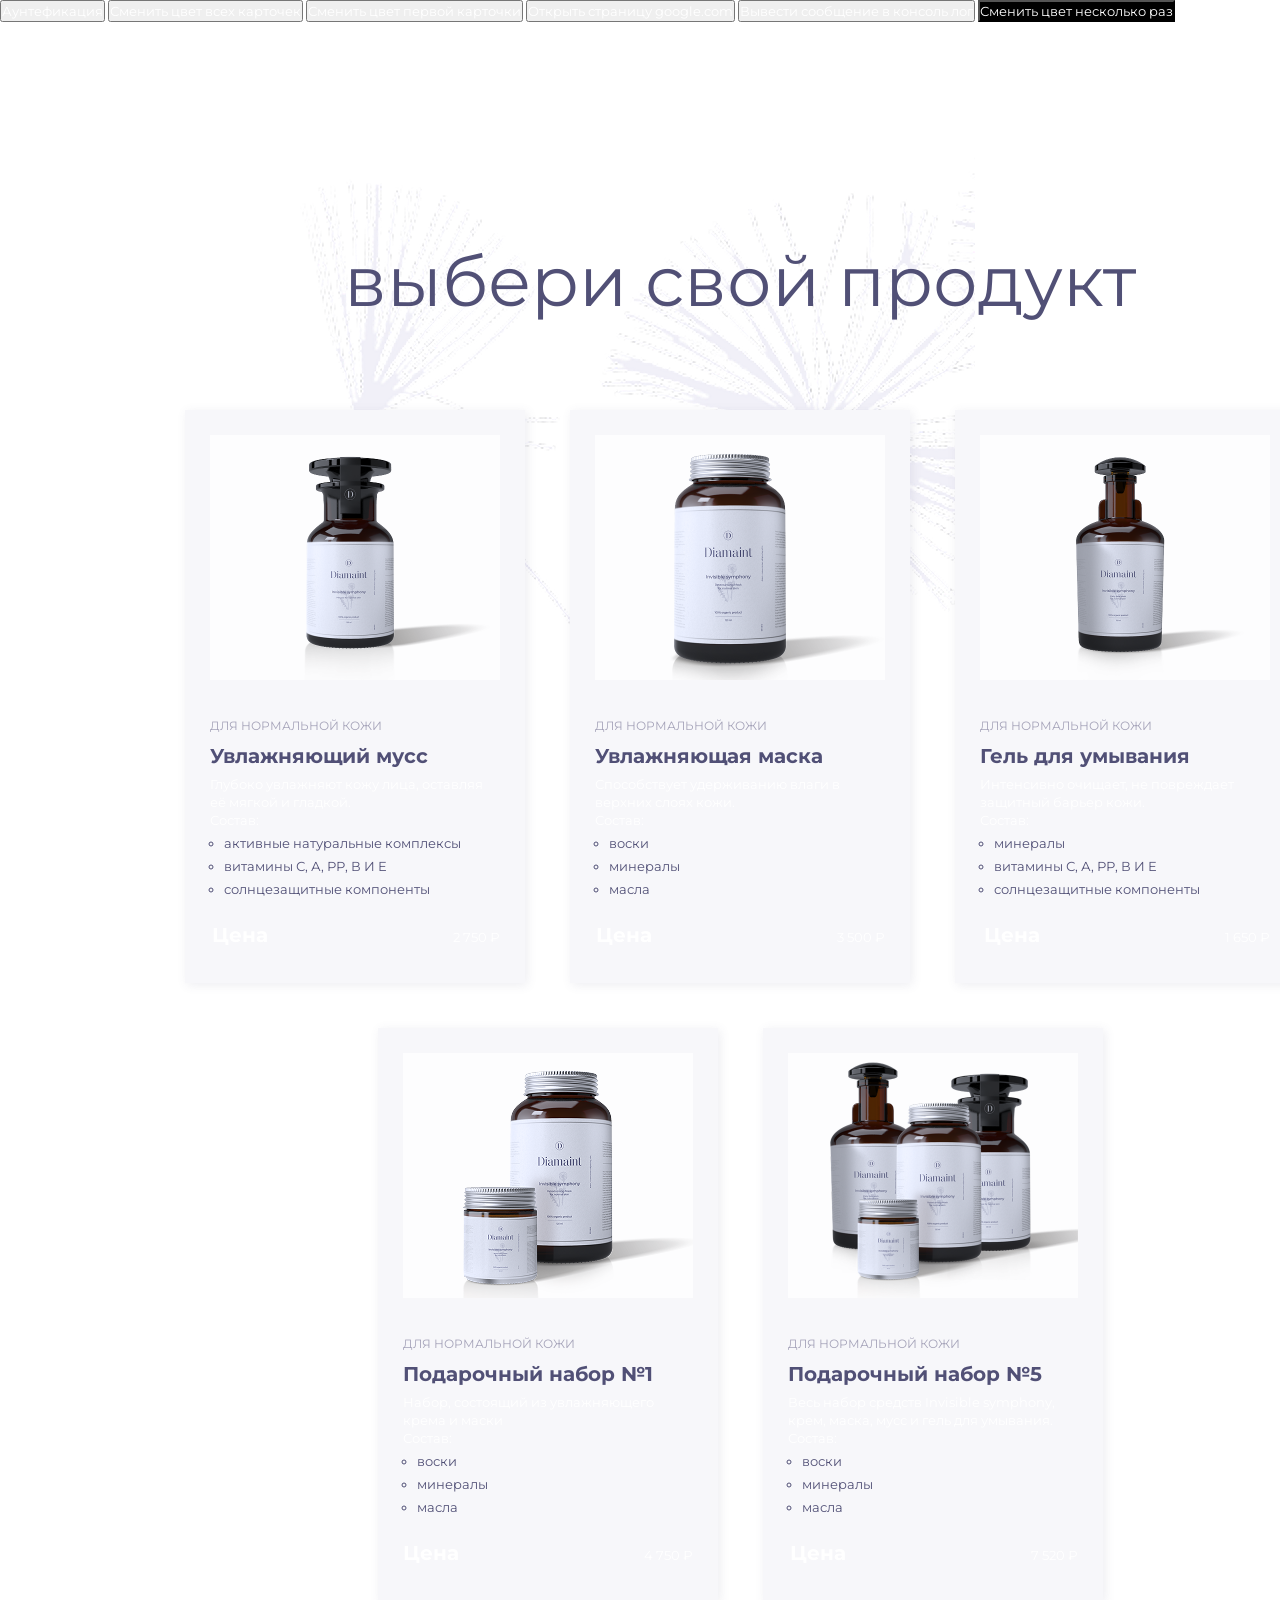
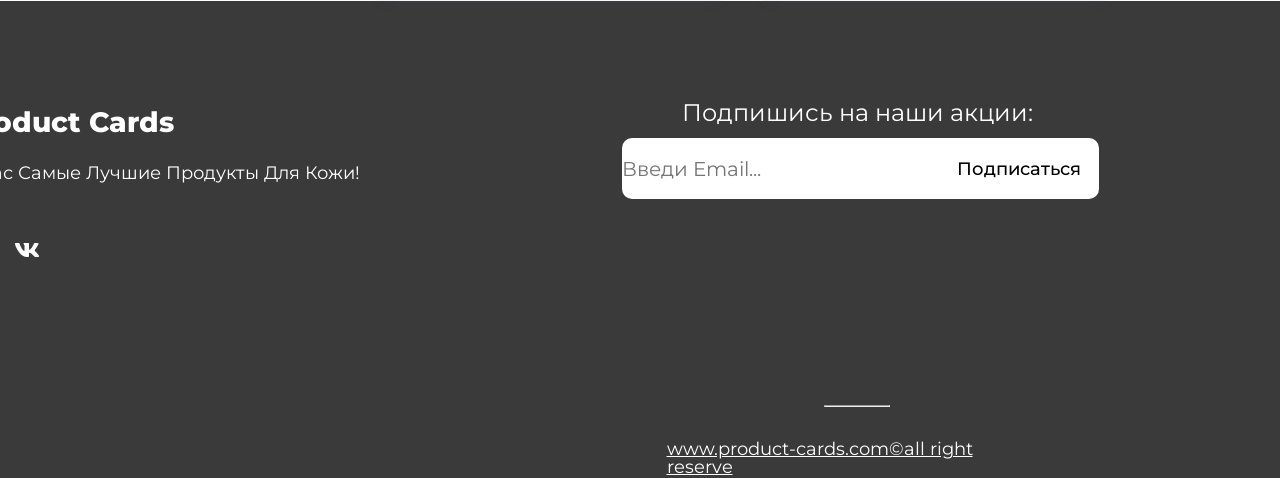
==== index.html @ 28317189 "fixed" ====
<!DOCTYPE html>
<html lang="en">
<head>
  <meta charset="UTF-8">
  <meta name="viewport" content="width=device-width, initial-scale=1.0">
  <title>produrct card</title>
  <link rel="stylesheet" href="style.css">
  <link rel="preconnect" href="https://fonts.googleapis.com">
  <link rel="preconnect" href="https://fonts.gstatic.com" crossorigin>
  <link href="https://fonts.googleapis.com/css2?family=Montserrat:ital,wght@0,100..900;1,100..900&display=swap" rel="stylesheet">
</head>
<body>
  <script type="module" src="comments.js"></script>
  <div id="overlay"></div>
  <button id="penalties">Аунтефикация</button>
  <div class="modal">
    <form class="modal-form" id="modal-form">
      <button class="close-button">x</button>
      <p></p>
      <h3 class="h3">регистрация</h3>
      <label>
        <input placeholder="напиши свое имя..." name='name' class="name-input" required> имя
      </label>
      <label>
        <input placeholder="напиши фамилию..." name='surname' class="surname-input" required> фамилия
      </label>
      <label>
        <input class="date-input" name='data' type="date" required> дата
      </label>
      <label>
        <input placeholder="напиши логин..." name='login' class="login-input" required> логин
      </label>
      <label>
        <input placeholder="напиши пароль..." name='password' class="password-input" type="password" required> пароль
      </label>
      <label>
        <input placeholder="повторный пароль..." name='password2' class="password2-input" type="password" required> повторный пароль
      </label>
      <button class="registr-button" type="submit">регистрация</button>
    </form>
  </div>
  <button id="change-color-all-cards">Сменить цвет всех карточек</button>
  <button id="change-color-card">Сменить цвет первой карточки</button>
  <button id="open-google">Открыть страницу google.com</button>
  <button id="output-message-log">Вывести сообщение в консоль лог</button>
  <button id="toggle-color-button" class="bg-black">Сменить цвет несколько раз</button>
  <div class="shared-container">
    <div class="background-container"></div>
    <h1 class="main-title">выбери свой продукт</h1>
    <ul class="product-list">
      <li class="card-container">
         <img src="images/moist-mousse.png" alt="Увлажняющий мусс" width="290" height="245">
          <span class="product-category">для нормальной кожи</span>
          <h2 class="product-name">Увлажняющий мусс</h2>
          <p class="product-description"> Глубоко увлажняют кожу лица, оставляя её мягкой и гладкой.</p>
          <span>Состав:</span>
          <ul class="product-compaund">
            <li class="product-compaund-item">активные натуральные комплексы</li>
            <li class="product-compaund-item"> витамины С, А, РР, В И Е</li>
            <li class="product-compaund-item">солнцезащитные компоненты</li>
          </ul>
          <div class="product-price-conteiner">
            <span class="product-price-label">Цена</span>
            <span class="product-price">2 750 &#8381</span>
          </div>
      </li>
      <li class="card-container">
          <img src="images/moisturizing-mask.png" alt="Увлажняющая маска" width="290" height="245">
          <span class="product-category">для нормальной кожи</span>
          <h2 class="product-name">Увлажняющая маска</h2>
          <p class="product-description">Способствует удерживанию влаги в верхних слоях кожи.</p>
          <span>Состав:</span>
          <ul class="product-compaund">
            <li class="product-compaund-item">воски</li>
            <li class="product-compaund-item">минералы</li>
            <li class="product-compaund-item">масла</li>
          </ul>
          <div class="product-price-conteiner">
            <span class="product-price-label">Цена</span>
            <span class="product-price">3 500 &#8381</span>
          </div>
      </li>
      <li class="card-container">
          <img src="images/washing-gel.png" alt="Гель для умывания" width="290" height="245">
          <span class="product-category">для нормальной кожи</span>
          <h2 class="product-name">Гель для умывания</h2>
          <p class="product-description">Интенсивно очищает, не повреждает защитный барьер кожи.</p>
          <span>Состав:</span>
          <ul class="product-compaund">
            <li class="product-compaund-item">минералы</li>
            <li class="product-compaund-item"> витамины С, А, РР, В И Е</li>
            <li class="product-compaund-item">солнцезащитные компоненты</li>
          </ul>
          <div class="product-price-conteiner">
            <span class="product-price-label">Цена</span>
            <span class="product-price">1 650 &#8381</span>
          </div>
      </li>
      <li class="card-container">
          <img src="images/gift-set-1.png" alt="Подарочный набор №1" width="290" height="245">
          <span class="product-category">для нормальной кожи</span>
          <h2 class="product-name">Подарочный набор №1</h2>
          <p class="product-description">Набор, состоящий из увлажняющего крема и маски</p>
          <span>Состав:</span>
          <ul class="product-compaund">
            <li class="product-compaund-item">воски</li>
            <li class="product-compaund-item">минералы</li>
            <li class="product-compaund-item">масла</li>
          </ul>
          <div class="product-price-conteiner">
            <span class="product-price-label">Цена</span>
            <span class="product-price">4 750 &#8381</span>
          </div>
      </li>
      <li class="card-container">
          <img src="images/gift-set-5.png" alt="gift-set" width="290" height="245">
          <span class="product-category">для нормальной кожи</span>
          <h2 class="product-name">Подарочный набор №5</h2>
          <p class="product-description">Весь набор средств Invisible symphony, крем, маска, мусс и гель для умывания.</p>
          <span>Состав:</span>
          <ul class="product-compaund">
            <li class="product-compaund-item">воски</li>
            <li class="product-compaund-item">минералы</li>
            <li class="product-compaund-item">масла</li>
          </ul>
          <div class="product-price-conteiner">
            <span class="product-price-label">Цена</span>
            <span class="product-price">7 520 &#8381</span>
          </div>
      </li>
    </ul>
    <div>
    <div class="container-footer"> 
      <footer>
          <ul class="container-product-footer">
            <li>
              <div class="container-title">
                <h3 class="footer-title">Product Cards</h1>
                <p class="hero-title">У нас самые лучшие продукты для кожи!</p>
                <div class="icon-container">
                  <a class="icon-tg" href=""><img src="./images/icon-tg.png" alt="Написать в Telegram"></a>
                  <a class="icon-vk" href=""><img src="./images/icon-vk.png" alt="Написать в Vkontakt"></a>
                </div>
              </div>
            </li>
            <li>
              <div class="nav">
                <span class="name">Подпишись на наши акции:</span>
                <form class="subscription-product" id="email-form">
                  <input class="email-input" placeholder="Введи Email..." type="email" name="userEmail" required>
                  <button class="subscription-button" type="submit">Подписаться</button>
                </form>
                <span class="border-left"></span>
                <hr class="hr-line">
                <a class="product-link" href="www.product-cards.com">www.product-cards.com©all right reserve</a>
              </div>
            </li>
            <li>
              <nav class="container-links">
                <span class="link-title">Быстрые ссылки</span>
                <p class="fast-link" href="">Главная</a>
                <p class="fast-link" href="">Магазин</a>
                <p class="fast-link" href="">Контакты</a>
              </nav>
            </li>
          </ul>
      </footer>
    </div>
  </div>
  <script src="main.js"></script>
  <script type="module" src="homework-8.js"></script>
  <script type="module" src="homework-9.js"></script>
  <script type="module" src="objects.js"></script>
  <script src="/homework-5.js"></script>
  <script src="/homework-6.js"></script>
  <script src="/homework-7.js"></script>
  <script src="homework-5.js"></script>
</body>
</html>


<ul id="product-list"></ul>

<template id="product-template">
    <li class="card-container">
      <img class="product-img" alt="img" width="290" height="245">
      <span class="product-category"></span>
      <h3 class="product-name"></h3>
      <p class="product-description"></p>
      <span>Состав:</span>
      <ul class="product-compound"></ul>
      <div class="product-price-container">
        <span class="product-price-label">Цена</span>
        <span class="product-price">&#8381</span>
      </div>
    </li>
</template>
---- style.css ----
* {
  box-sizing: border-box;
  margin: 0px; 
  padding: 0px;
  font-family: 'Montserrat', Arial, Helvetica;
  font-size: 13px;
  line-height: 18px;
  color: #515076;
  font-weight: 400;
}

.card-container {
  width: 340px;
  height: 573px;
  padding: 25px;
  background-color: #F7F7FA;
  box-shadow: 2px 2px 10px 0px rgba(81, 80, 118, 0.1);
}

.product-category {
  font-size: 12px;
  line-height: 24px;
  text-transform: uppercase;
  color: #A5A3B9;
  margin-top: 30px;
  margin-bottom: 5px;
  display: block;
}

.product-name {
  font-weight: 700;
  font-size: 20px;
  line-height: 27px;
  margin-bottom: 5px;
}

.product-descripton {
  margin-bottom: 15px;
}

.product-compaund {
  margin-bottom: 25px;
  margin-top: 3px;
}

.product-compaund-item {
  margin-top: 5px;
  margin-left: 14px;
}

.product-price-label {
  font-weight: 700;
  font-size: 20px;
  line-height: 24px;
}

.product-price-conteiner {
  display: flex;
  align-items: baseline;
  justify-content: flex-end;
  gap: 185px;
}

.main-title {
  text-align: center;
  font-weight: 400;
  font-size: 70px;
  line-height: 78px;
  width: 846px;
  height: 78px;
  margin-bottom: 90px;
  margin-top: 220px;
  left: 217px;
}

.product-list {
  position: relative;
  display: flex;
  justify-content: center;
  flex-wrap: wrap;
  list-style: none;
  margin: auto;
  gap: 45px;
}

.shared-container {
  background-size: 790px 697px;
  background-position: 175px 133px;
  background-repeat: no-repeat;
  width: 1480px;
  height: 1396px;
  position:relative;
  display: flex;
  justify-content: center;
  flex-wrap: wrap;
  list-style: none;
  margin: auto;
}

.background-container {
  background-image: url('images/bg-flowers.png');
  width: 790px;
  height: 697px;
  position: absolute; 
  margin-left: -320px; 
  z-index: -1;
}

.bg-black {
  background-color: black ;
}

.bg-green {
  background-color: aquamarine;
}

/* добавил стили для footer */

  h3,p,a,span,button{
    color: rgba(255, 255, 255, 1);

  }

  .container-footer{
    background-color: rgba(58, 58, 58, 1);
    width: 1728px;
    height: 477px;
    padding-top: 15px;
  }

  .container-product-footer{
    margin-right: 75px;
    margin-left: 84px;
    margin-top: 85px;
    display: flex;
    flex-wrap: wrap;
    list-style: none;
    justify-content: space-between;
  }

  .container-title{
    width: 409px;
    height: 147px;
  }

  .nav{
    width: 477px;
    height: 103px;
  }

  .container-links{
    width: 178px;
    height: 147px;
  }

  .product-link{
    margin-top: 195px;
  }

  .footer-title{
    margin-bottom: 51.5px;
    margin-bottom: 16px;
    font-weight: 800;
    font-size: 28px;
    line-height: 154%;
    letter-spacing: 0%;
    text-transform: capitalize;
  }

  .hero-title{
    font-weight: 400;
    font-size: 18px;
    line-height: 154%;
    letter-spacing: 0%;
    text-transform: capitalize;
  }

  .name{
    display: block;
    margin-left: 60px;
    margin-bottom: 13px;
    font-weight: 400;
    font-size: 24px;
    line-height: 100%;
    letter-spacing: 0%;
  }

  .subscription-button{
    font-weight: 500;
    font-style: Medium;
    font-size: 18px;
    line-height: 100%;
    letter-spacing: 0%;
  }

  .product-link{
    margin-left: 45px;
    width: 376px;
    display:block;
    margin-top: 33px;
    font-weight: 400;
    font-size: 18px;
    line-height: 100%;
    letter-spacing: 0%;

  }

  .link-title{
    font-weight: 500;
    font-style: Medium;
    font-size: 20px;
    line-height: 100%;
    letter-spacing: 0%;
    margin-bottom: 23px;
    display: block;
  }

  .fast-link{
    font-weight: 400;
    font-size: 18px;
    line-height: 100%;
    letter-spacing: 0%;
    display: block;
    margin-bottom: 17px;

  }


  .icon-vk{
    margin-left: 30.5px;
  }
  .subscription-product{
    display: flex;
    background-color: rgba(58, 58, 58, 1);
    height: 61px;
  }

  .icon-container{
    display: block;
    margin-top: 51.5px;
  }

  .subscription-button{
    border-top-right-radius: 10px;
    border-bottom-right-radius: 10px;
    color: rgba(0, 0, 0, 1);
    width: 160px;
  }

  .email-input{
    border-top-left-radius: 10px;
    border-bottom-left-radius: 10px;
    width: 317px;
  }


  .subscription-button, 
  .email-input{
    border: none;
    border-right: none;
    background: rgba(255, 255, 255, 1);
  } 

  .hr-line{
    margin-top: 206px;
    margin-left: 202px;
    width: 66px;
  }

  #overlay {
    position: fixed;
    width: 100%;
    height: 100%;
    background-color: rgb(0, 0, 0, 0.0);
    display: block;
    z-index: -1;
  }

  #overlay.active {
    background-color: rgba(0, 0, 0, 0.5);
    z-index: 1;
  }

  .modal {
    background-color: black;
    position: fixed;
    top: 20%;
    left: -400%;
    width: 25%;
    height: 60%;
    z-index: 3;
    display: flex;
    flex-wrap: wrap;
    justify-content: center;
  }

  .modal.showed{
    left:40% !important
  }

.modal-button {
  margin-top: 30px;
  border-radius: 15px;
  color: black;
  border: none;
}


.modal-form {
  display: flex;
  flex-direction: column;
}
.modal-login-text {
  margin-top: 15px;
  display: block;
}


.modal-password-text {
  padding-top: 15px;
  display: block;
}
/*стили для регистрации*/
.form-container {
  width: 500px;
  height: 700px;
  display: flex;
  flex-wrap: wrap;
  justify-content: center;
  background-color:rgb(38, 13, 49);
  flex-direction: column;
  font-size: 25px;
  margin: 10px;
}

label{
  margin: 20px;
  font-size: 25px;
}

input{
  font-size: 20px;
}

.registr-button {
  color: black;
  margin-top: 100px;
}

.h3{
  font-size: 30px;
}

.close-button{
  top: 0px;
  right: 0px;
  width: 30px;
  height: 30px;
}
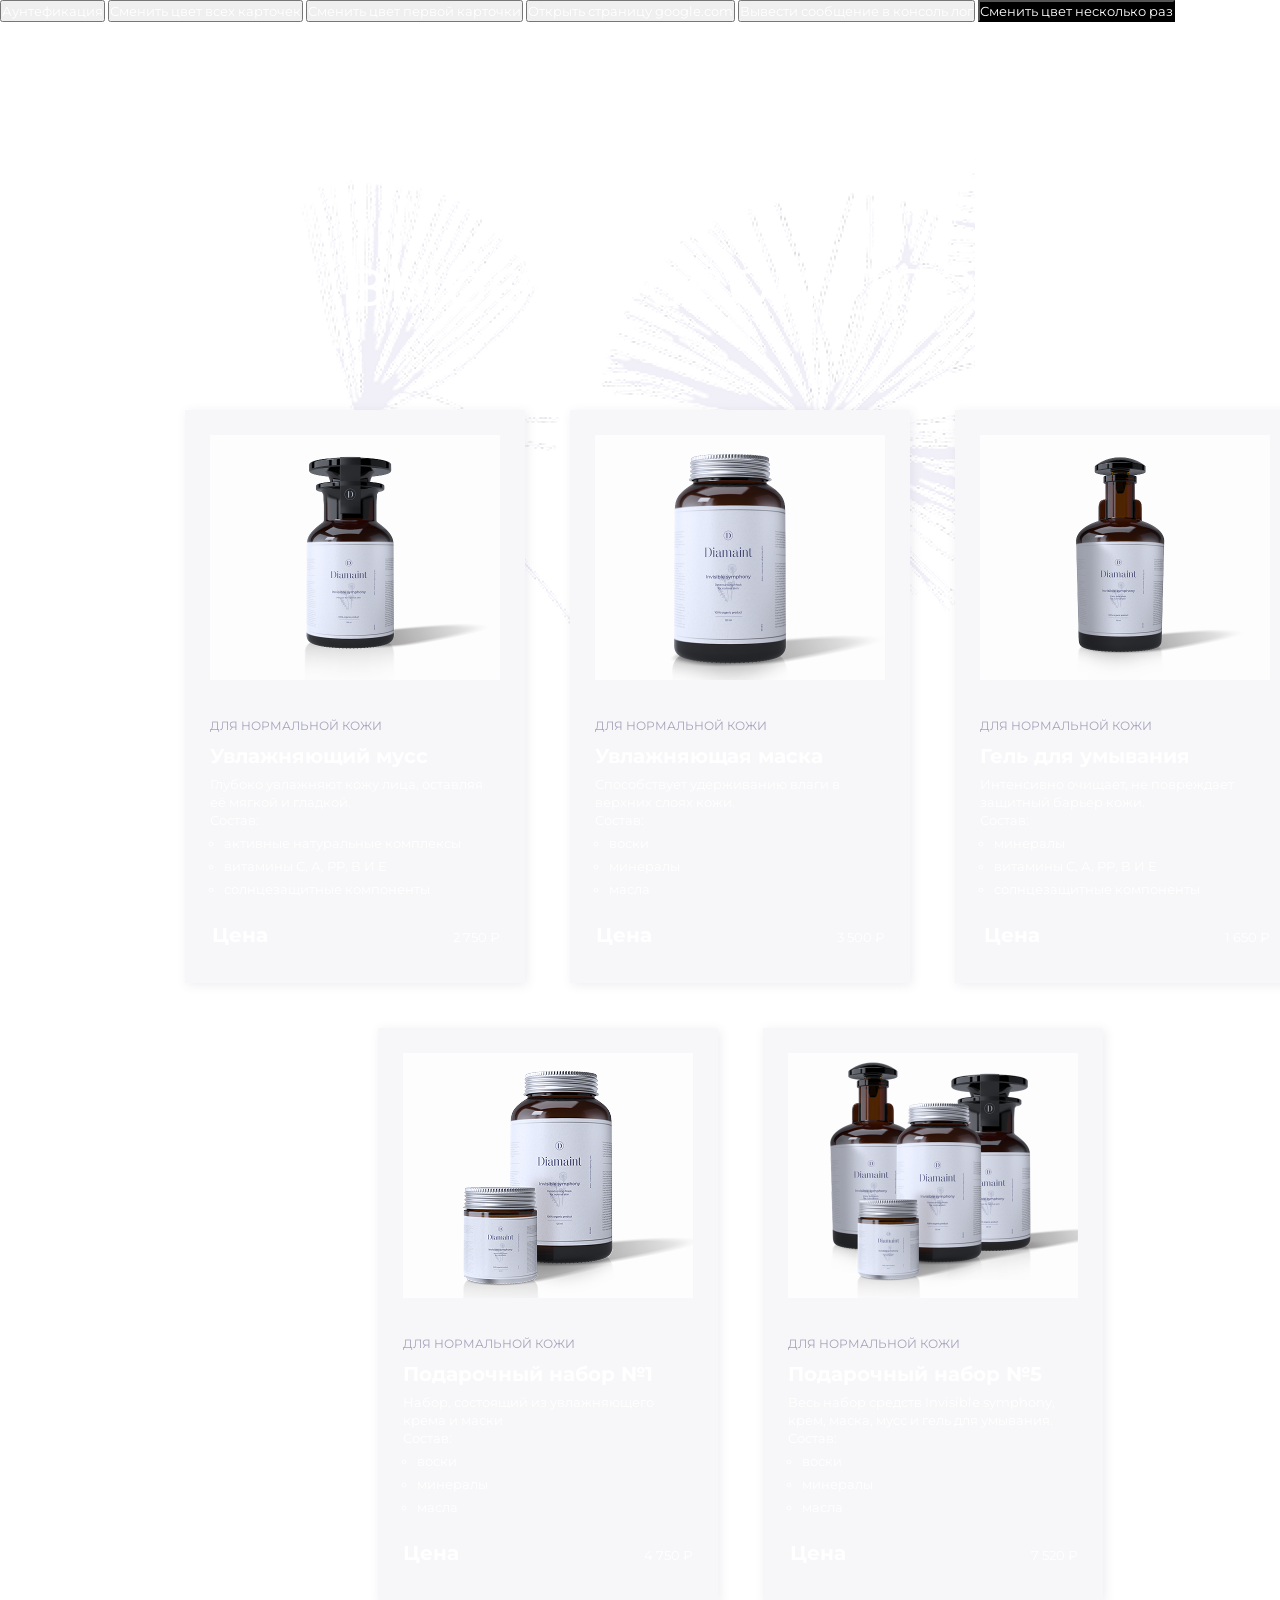
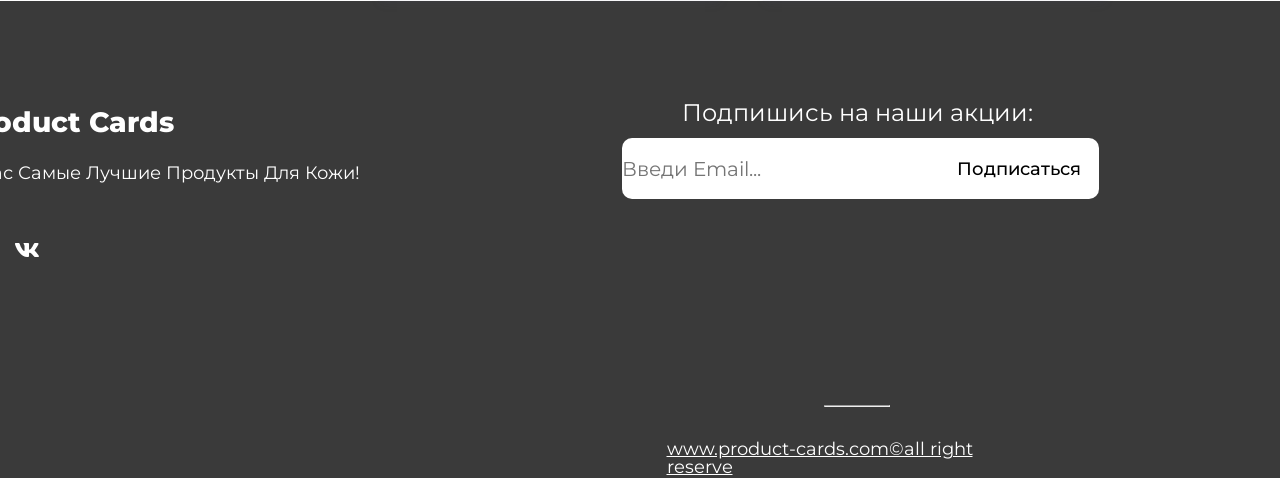
==== commit 46b39dcf: "fix formatting and mistakes" ====
--- a/index.html
+++ b/index.html
@@ -31,10 +31,10 @@
         <input placeholder="напиши логин..." name='login' class="login-input" required> логин
       </label>
       <label>
-        <input placeholder="напиши пароль..." name='password' class="password-input" type="password" required> пароль
+        <input placeholder="напиши пароль..." name='password' class="password" type="password" required> пароль
       </label>
       <label>
-        <input placeholder="повторный пароль..." name='password2' class="password2-input" type="password" required> повторный пароль
+        <input placeholder="повторный пароль..." name='confirmPassword' class="confirmPassword" type="password" required> повторный пароль
       </label>
       <button class="registr-button" type="submit">регистрация</button>
     </form>
@@ -138,8 +138,8 @@
                 <h3 class="footer-title">Product Cards</h1>
                 <p class="hero-title">У нас самые лучшие продукты для кожи!</p>
                 <div class="icon-container">
-                  <a class="icon-tg" href=""><img src="./images/icon-tg.png" alt="Написать в Telegram"></a>
-                  <a class="icon-vk" href=""><img src="./images/icon-vk.png" alt="Написать в Vkontakt"></a>
+                  <a class="icon-tg" href=""><img src="./images/icon.tg.svg" alt="Написать в Telegram"></a>
+                  <a class="icon-vk" href=""><img src="./images/icon-vk.svg" alt="Написать в Vkontakt"></a>
                 </div>
               </div>
             </li>
--- a/style.css
+++ b/style.css
@@ -7,6 +7,7 @@
   line-height: 18px;
   color: #515076;
   font-weight: 400;
+  color: rgba(255, 255, 255, 1);
 }
 
 .card-container {
@@ -116,10 +117,6 @@
 
 /* добавил стили для footer */
 
-  h3,p,a,span,button{
-    color: rgba(255, 255, 255, 1);
-
-  }
 
   .container-footer{
     background-color: rgba(58, 58, 58, 1);
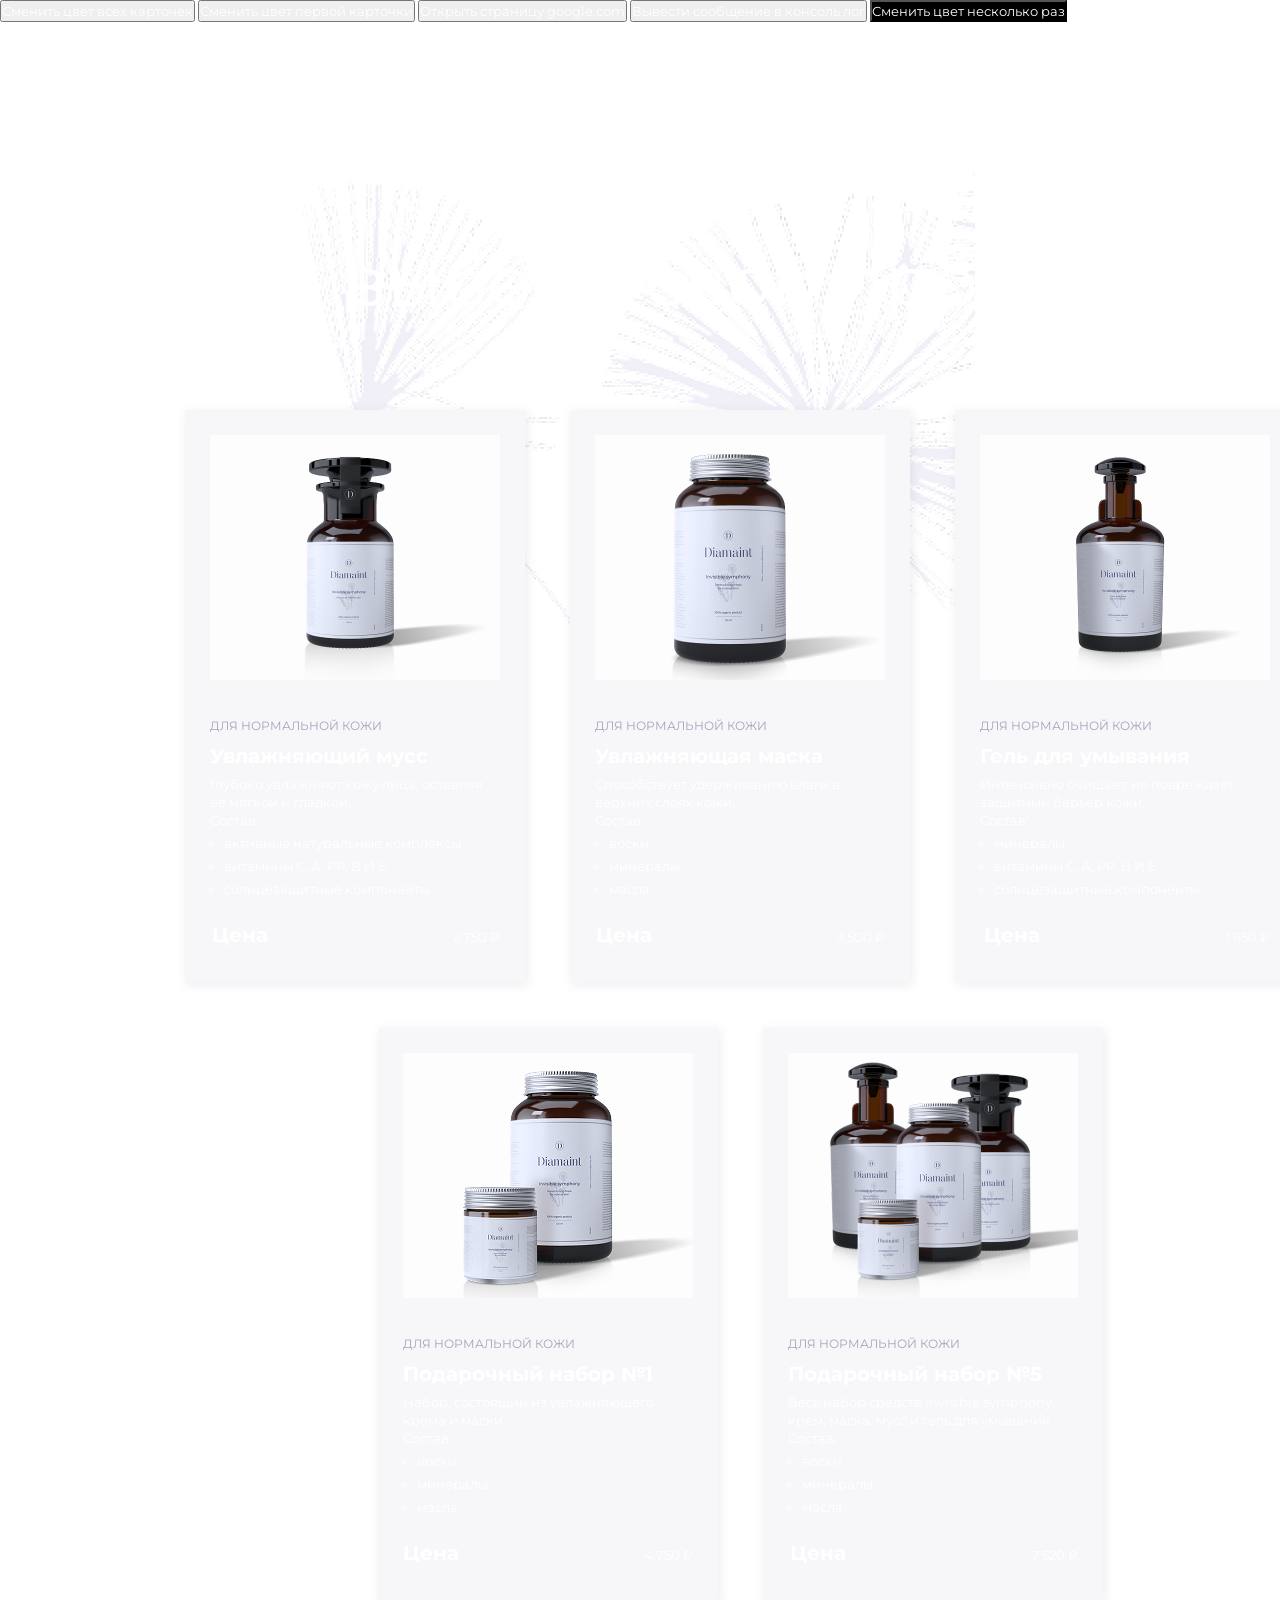
==== commit a7619cde: "Merge pull request #12 from IbragimAbduragimov/homework-11 (homework 11): created abstract classes" ====
--- a/index.html
+++ b/index.html
@@ -11,34 +11,6 @@
 </head>
 <body>
   <script type="module" src="comments.js"></script>
-  <div id="overlay"></div>
-  <button id="penalties">Аунтефикация</button>
-  <div class="modal">
-    <form class="modal-form" id="modal-form">
-      <button class="close-button">x</button>
-      <p></p>
-      <h3 class="h3">регистрация</h3>
-      <label>
-        <input placeholder="напиши свое имя..." name='name' class="name-input" required> имя
-      </label>
-      <label>
-        <input placeholder="напиши фамилию..." name='surname' class="surname-input" required> фамилия
-      </label>
-      <label>
-        <input class="date-input" name='data' type="date" required> дата
-      </label>
-      <label>
-        <input placeholder="напиши логин..." name='login' class="login-input" required> логин
-      </label>
-      <label>
-        <input placeholder="напиши пароль..." name='password' class="password" type="password" required> пароль
-      </label>
-      <label>
-        <input placeholder="повторный пароль..." name='confirmPassword' class="confirmPassword" type="password" required> повторный пароль
-      </label>
-      <button class="registr-button" type="submit">регистрация</button>
-    </form>
-  </div>
   <button id="change-color-all-cards">Сменить цвет всех карточек</button>
   <button id="change-color-card">Сменить цвет первой карточки</button>
   <button id="open-google">Открыть страницу google.com</button>
@@ -129,47 +101,10 @@
           </div>
       </li>
     </ul>
-    <div>
-    <div class="container-footer"> 
-      <footer>
-          <ul class="container-product-footer">
-            <li>
-              <div class="container-title">
-                <h3 class="footer-title">Product Cards</h1>
-                <p class="hero-title">У нас самые лучшие продукты для кожи!</p>
-                <div class="icon-container">
-                  <a class="icon-tg" href=""><img src="./images/icon.tg.svg" alt="Написать в Telegram"></a>
-                  <a class="icon-vk" href=""><img src="./images/icon-vk.svg" alt="Написать в Vkontakt"></a>
-                </div>
-              </div>
-            </li>
-            <li>
-              <div class="nav">
-                <span class="name">Подпишись на наши акции:</span>
-                <form class="subscription-product" id="email-form">
-                  <input class="email-input" placeholder="Введи Email..." type="email" name="userEmail" required>
-                  <button class="subscription-button" type="submit">Подписаться</button>
-                </form>
-                <span class="border-left"></span>
-                <hr class="hr-line">
-                <a class="product-link" href="www.product-cards.com">www.product-cards.com©all right reserve</a>
-              </div>
-            </li>
-            <li>
-              <nav class="container-links">
-                <span class="link-title">Быстрые ссылки</span>
-                <p class="fast-link" href="">Главная</a>
-                <p class="fast-link" href="">Магазин</a>
-                <p class="fast-link" href="">Контакты</a>
-              </nav>
-            </li>
-          </ul>
-      </footer>
-    </div>
   </div>
+  <script type="module" src="/product-card/drink.js"></script>
   <script src="main.js"></script>
   <script type="module" src="homework-8.js"></script>
-  <script type="module" src="homework-9.js"></script>
   <script type="module" src="objects.js"></script>
   <script src="/homework-5.js"></script>
   <script src="/homework-6.js"></script>
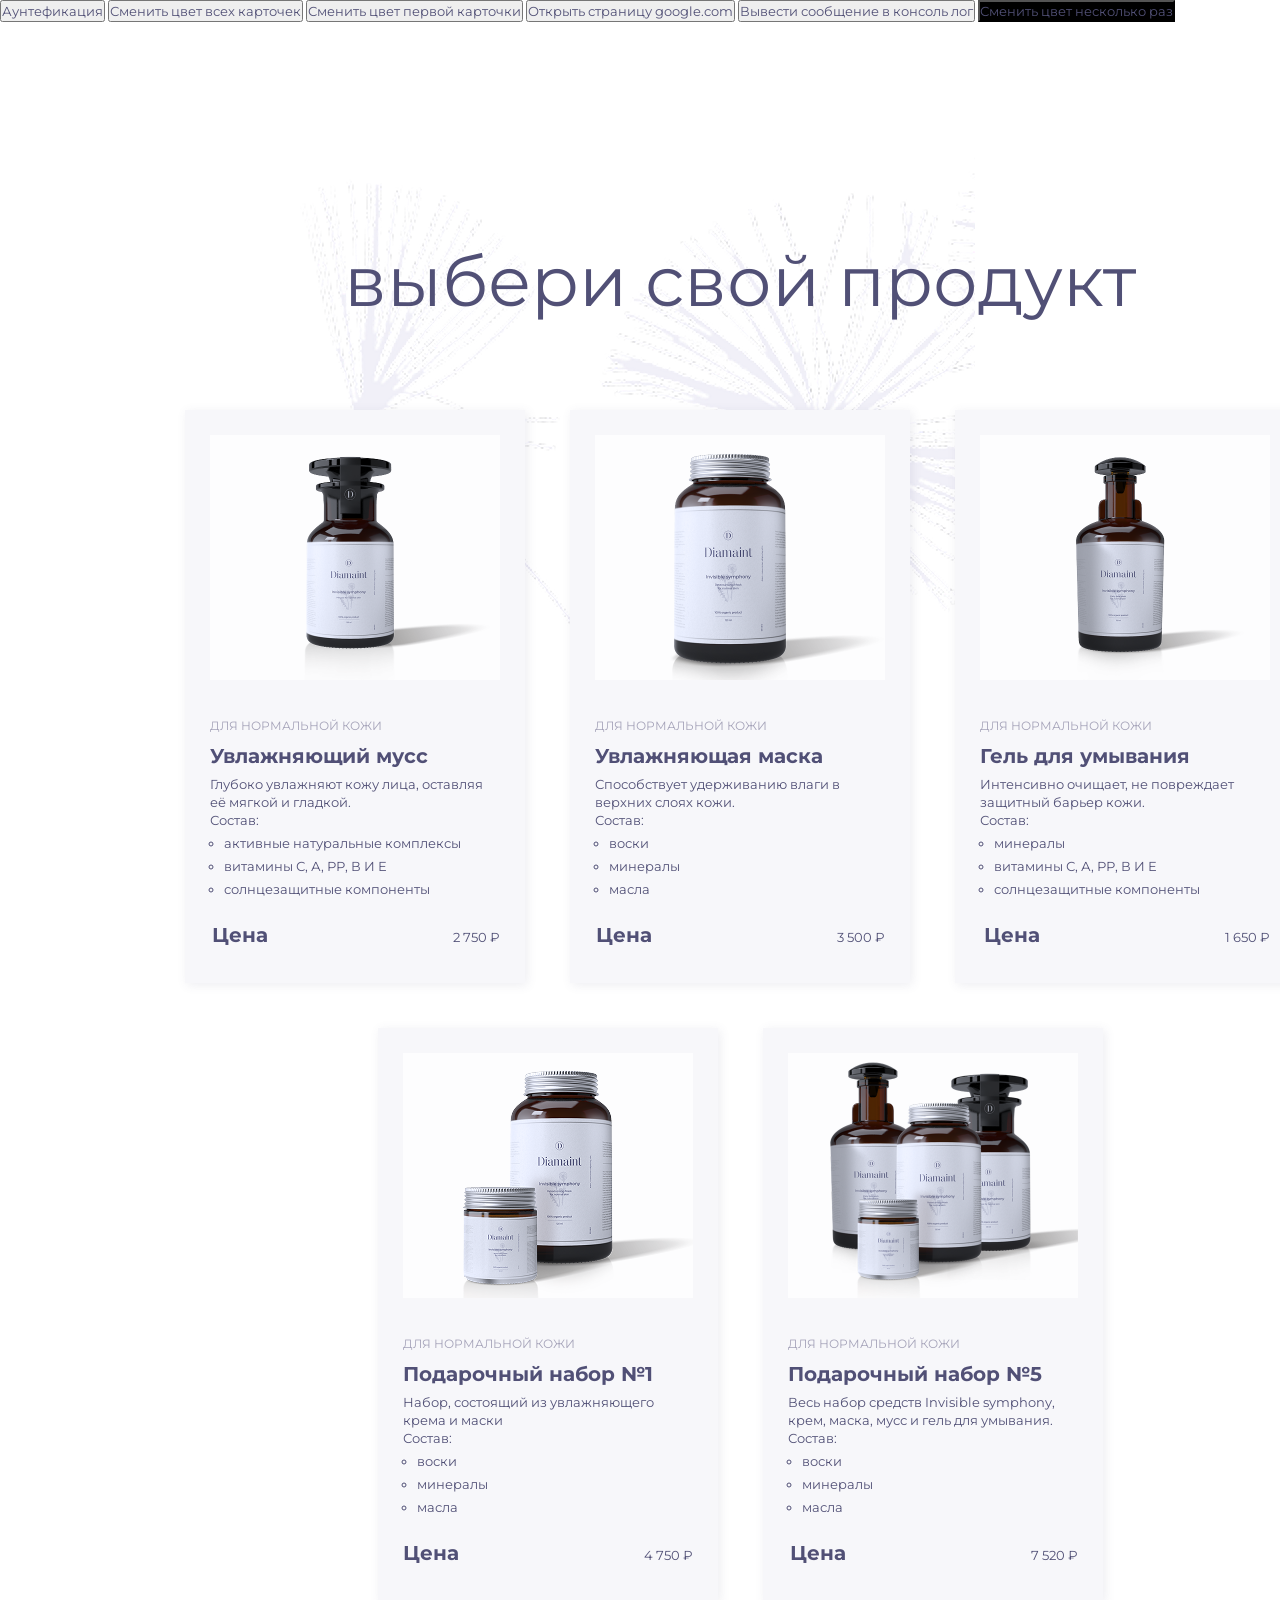
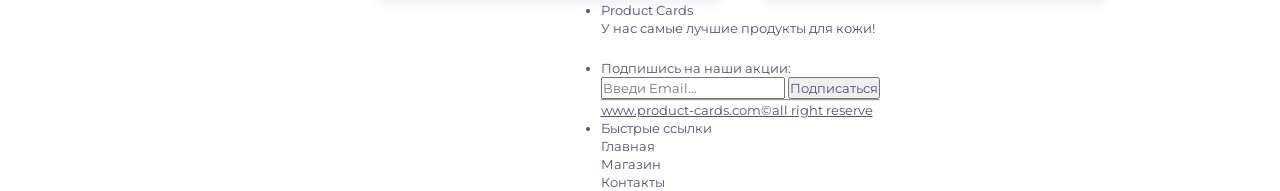
==== commit 6cafaf8f: "f" ====
--- a/index.html
+++ b/index.html
@@ -10,7 +10,34 @@
   <link href="https://fonts.googleapis.com/css2?family=Montserrat:ital,wght@0,100..900;1,100..900&display=swap" rel="stylesheet">
 </head>
 <body>
-  <script type="module" src="comments.js"></script>
+  <div id="overlay"></div>
+  <button id="penalties">Аунтефикация</button>
+  <div class="modal" id="modal">
+    <form class="modal-form" id="modal-form">
+      <button class="close-button">x</button>
+      <p></p>
+      <h3 class="h3">регистрация</h3>
+      <label>
+        <input placeholder="напиши свое имя..." name='name' class="name-input" required> имя
+      </label>
+      <label>
+        <input placeholder="напиши фамилию..." name='surname' class="surname-input" required> фамилия
+      </label>
+      <label>
+        <input class="date-input" name='data' type="date" required> дата
+      </label>
+      <label>
+        <input placeholder="напиши логин..." name='login' class="login-input" required> логин
+      </label>
+      <label>
+        <input placeholder="напиши пароль..." name='password' class="password" type="password" required> пароль
+      </label>
+      <label>
+        <input placeholder="повторный пароль..." name='confirmPassword' class="confirmPassword" type="password" required> повторный пароль
+      </label>
+      <button class="registr-button" type="submit">регистрация</button>
+    </form>
+  </div>
   <button id="change-color-all-cards">Сменить цвет всех карточек</button>
   <button id="change-color-card">Сменить цвет первой карточки</button>
   <button id="open-google">Открыть страницу google.com</button>
@@ -101,15 +128,45 @@
           </div>
       </li>
     </ul>
+    <div>
+    <div class="container-footer"> 
+      <footer>
+          <ul class="container-product-footer">
+            <li>
+              <div class="container-title">
+                <h3 class="footer-title">Product Cards</h1>
+                <p class="hero-title">У нас самые лучшие продукты для кожи!</p>
+                <div class="icon-container">
+                  <a class="icon-tg" href=""><img src="./images/icon.tg.svg" alt="Написать в Telegram"></a>
+                  <a class="icon-vk" href=""><img src="./images/icon-vk.svg" alt="Написать в Vkontakt"></a>
+                </div>
+              </div>
+            </li>
+            <li>
+              <div class="nav">
+                <span class="name">Подпишись на наши акции:</span>
+                <form class="subscription-product" id="email-form">
+                  <input class="email-input" placeholder="Введи Email..." type="email" name="userEmail" required>
+                  <button class="subscription-button" type="submit">Подписаться</button>
+                </form>
+                <span class="border-left"></span>
+                <hr class="hr-line">
+                <a class="product-link" href="www.product-cards.com">www.product-cards.com©all right reserve</a>
+              </div>
+            </li>
+            <li>
+              <nav class="container-links">
+                <span class="link-title">Быстрые ссылки</span>
+                <p class="fast-link" href="">Главная</a>
+                <p class="fast-link" href="">Магазин</a>
+                <p class="fast-link" href="">Контакты</a>
+              </nav>
+            </li>
+          </ul>
+      </footer>
+    </div>
   </div>
-  <script type="module" src="/product-card/drink.js"></script>
-  <script src="main.js"></script>
-  <script type="module" src="homework-8.js"></script>
-  <script type="module" src="objects.js"></script>
-  <script src="/homework-5.js"></script>
-  <script src="/homework-6.js"></script>
-  <script src="/homework-7.js"></script>
-  <script src="homework-5.js"></script>
+  <script type="module" src="main.js"></script>
 </body>
 </html>
 
--- a/style.css
+++ b/style.css
@@ -7,7 +7,6 @@
   line-height: 18px;
   color: #515076;
   font-weight: 400;
-  color: rgba(255, 255, 255, 1);
 }
 
 .card-container {
@@ -115,176 +114,13 @@
   background-color: aquamarine;
 }
 
-/* добавил стили для footer */
-
-
-  .container-footer{
-    background-color: rgba(58, 58, 58, 1);
-    width: 1728px;
-    height: 477px;
-    padding-top: 15px;
-  }
-
-  .container-product-footer{
-    margin-right: 75px;
-    margin-left: 84px;
-    margin-top: 85px;
-    display: flex;
-    flex-wrap: wrap;
-    list-style: none;
-    justify-content: space-between;
-  }
-
-  .container-title{
-    width: 409px;
-    height: 147px;
-  }
-
-  .nav{
-    width: 477px;
-    height: 103px;
-  }
-
-  .container-links{
-    width: 178px;
-    height: 147px;
-  }
-
-  .product-link{
-    margin-top: 195px;
-  }
-
-  .footer-title{
-    margin-bottom: 51.5px;
-    margin-bottom: 16px;
-    font-weight: 800;
-    font-size: 28px;
-    line-height: 154%;
-    letter-spacing: 0%;
-    text-transform: capitalize;
-  }
-
-  .hero-title{
-    font-weight: 400;
-    font-size: 18px;
-    line-height: 154%;
-    letter-spacing: 0%;
-    text-transform: capitalize;
-  }
-
-  .name{
-    display: block;
-    margin-left: 60px;
-    margin-bottom: 13px;
-    font-weight: 400;
-    font-size: 24px;
-    line-height: 100%;
-    letter-spacing: 0%;
-  }
-
-  .subscription-button{
-    font-weight: 500;
-    font-style: Medium;
-    font-size: 18px;
-    line-height: 100%;
-    letter-spacing: 0%;
-  }
-
-  .product-link{
-    margin-left: 45px;
-    width: 376px;
-    display:block;
-    margin-top: 33px;
-    font-weight: 400;
-    font-size: 18px;
-    line-height: 100%;
-    letter-spacing: 0%;
-
-  }
-
-  .link-title{
-    font-weight: 500;
-    font-style: Medium;
-    font-size: 20px;
-    line-height: 100%;
-    letter-spacing: 0%;
-    margin-bottom: 23px;
-    display: block;
-  }
-
-  .fast-link{
-    font-weight: 400;
-    font-size: 18px;
-    line-height: 100%;
-    letter-spacing: 0%;
-    display: block;
-    margin-bottom: 17px;
-
-  }
-
-
-  .icon-vk{
-    margin-left: 30.5px;
-  }
-  .subscription-product{
-    display: flex;
-    background-color: rgba(58, 58, 58, 1);
-    height: 61px;
-  }
-
-  .icon-container{
-    display: block;
-    margin-top: 51.5px;
-  }
-
-  .subscription-button{
-    border-top-right-radius: 10px;
-    border-bottom-right-radius: 10px;
-    color: rgba(0, 0, 0, 1);
-    width: 160px;
-  }
-
-  .email-input{
-    border-top-left-radius: 10px;
-    border-bottom-left-radius: 10px;
-    width: 317px;
-  }
-
-
-  .subscription-button, 
-  .email-input{
-    border: none;
-    border-right: none;
-    background: rgba(255, 255, 255, 1);
-  } 
-
-  .hr-line{
-    margin-top: 206px;
-    margin-left: 202px;
-    width: 66px;
-  }
-
-  #overlay {
-    position: fixed;
-    width: 100%;
-    height: 100%;
-    background-color: rgb(0, 0, 0, 0.0);
-    display: block;
-    z-index: -1;
-  }
-
-  #overlay.active {
-    background-color: rgba(0, 0, 0, 0.5);
-    z-index: 1;
-  }
-
   .modal {
     background-color: black;
     position: fixed;
-    top: 20%;
+    top: 35%;
     left: -400%;
-    width: 25%;
-    height: 60%;
+    width: 20%;
+    height: 30%;
     z-index: 3;
     display: flex;
     flex-wrap: wrap;
@@ -317,40 +153,4 @@
   padding-top: 15px;
   display: block;
 }
-/*стили для регистрации*/
-.form-container {
-  width: 500px;
-  height: 700px;
-  display: flex;
-  flex-wrap: wrap;
-  justify-content: center;
-  background-color:rgb(38, 13, 49);
-  flex-direction: column;
-  font-size: 25px;
-  margin: 10px;
-}
 
-label{
-  margin: 20px;
-  font-size: 25px;
-}
-
-input{
-  font-size: 20px;
-}
-
-.registr-button {
-  color: black;
-  margin-top: 100px;
-}
-
-.h3{
-  font-size: 30px;
-}
-
-.close-button{
-  top: 0px;
-  right: 0px;
-  width: 30px;
-  height: 30px;
-}
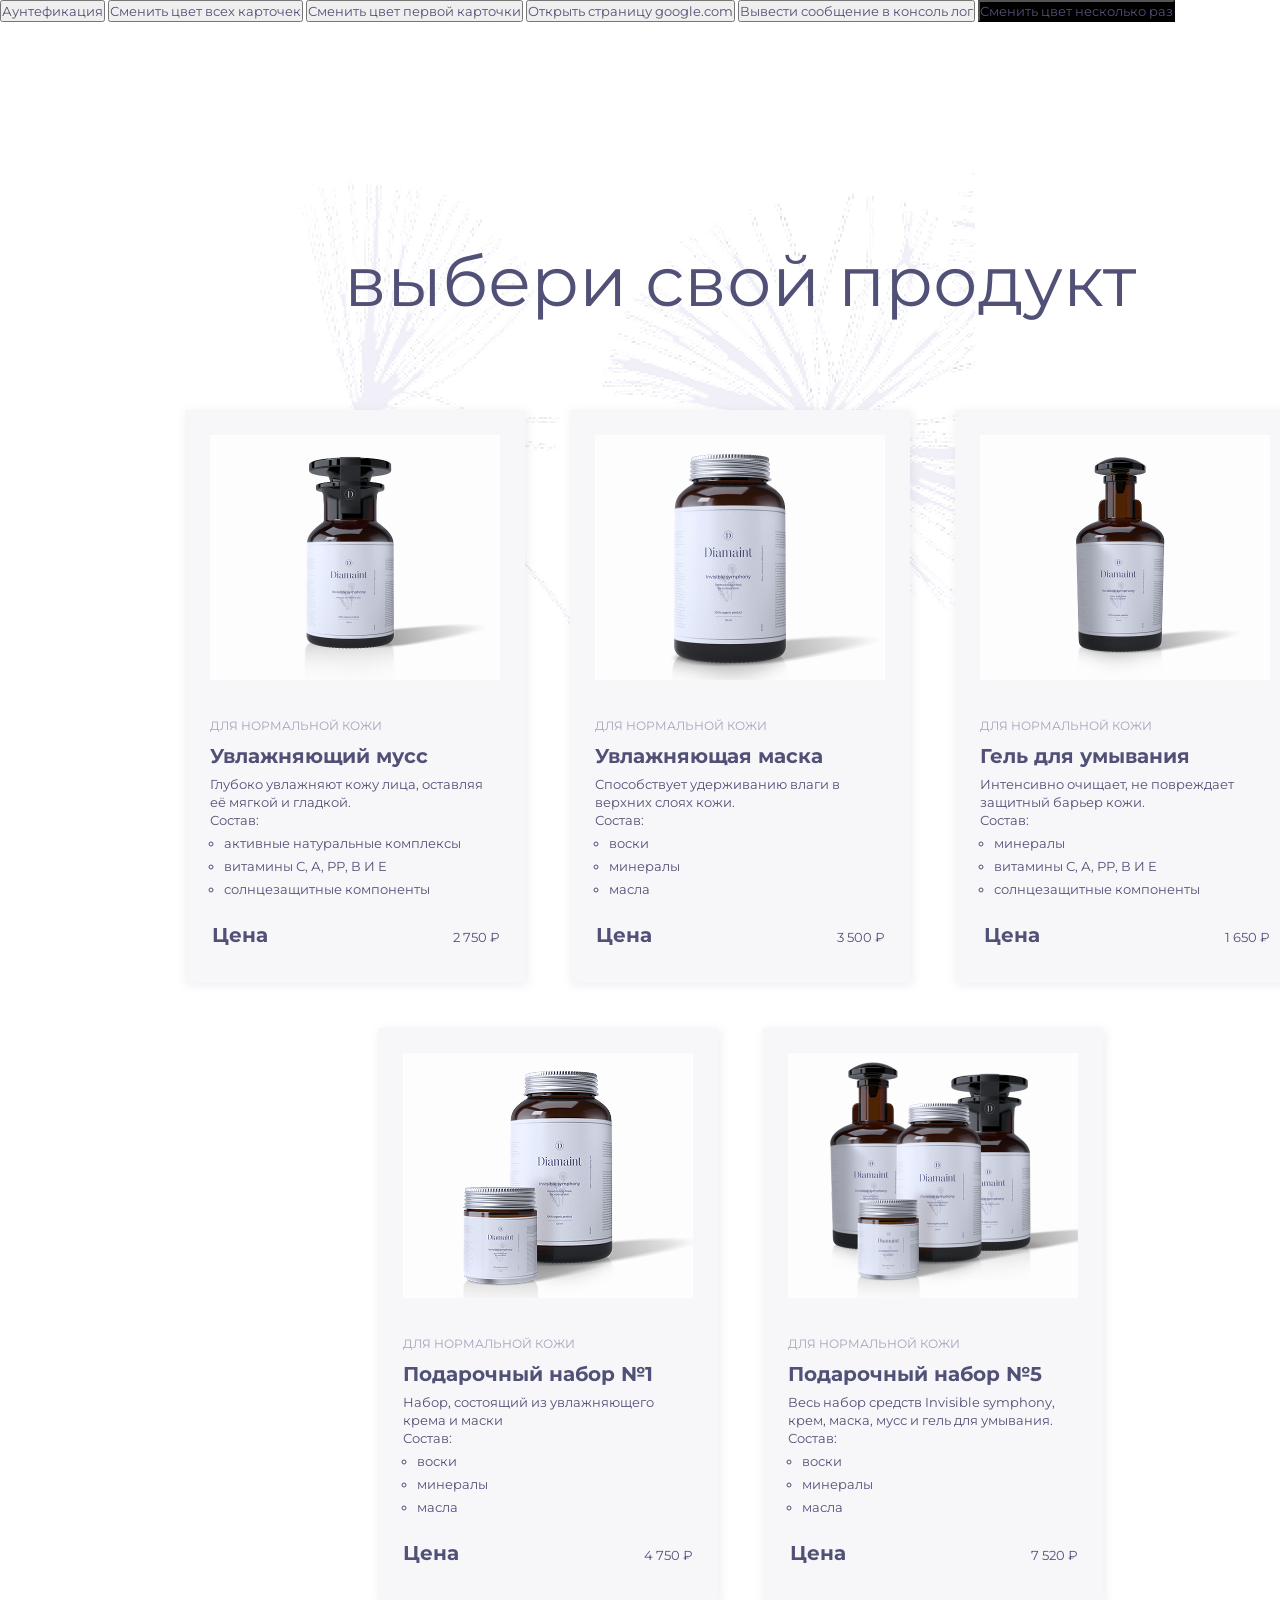
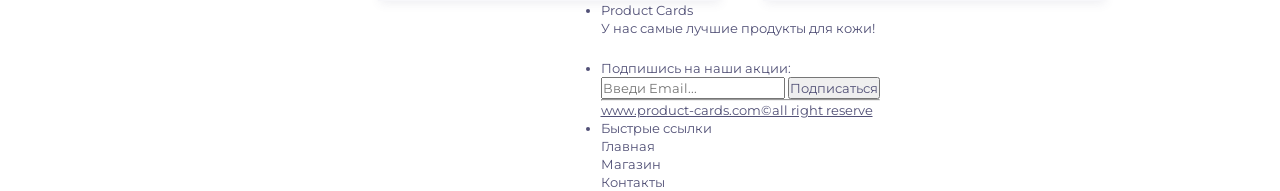
==== commit 53fdaa1c: "have baggs" ====
--- a/index.html
+++ b/index.html
@@ -137,7 +137,7 @@
                 <h3 class="footer-title">Product Cards</h1>
                 <p class="hero-title">У нас самые лучшие продукты для кожи!</p>
                 <div class="icon-container">
-                  <a class="icon-tg" href=""><img src="./images/icon.tg.svg" alt="Написать в Telegram"></a>
+                  <a class="icon-tg" href=""><img src="./images/icon-tg.svg" alt="Написать в Telegram"></a>
                   <a class="icon-vk" href=""><img src="./images/icon-vk.svg" alt="Написать в Vkontakt"></a>
                 </div>
               </div>
--- a/style.css
+++ b/style.css
@@ -114,13 +114,27 @@
   background-color: aquamarine;
 }
 
+  #overlay {
+    position: fixed;
+    width: 100%;
+    height: 100%;
+    background-color: rgb(0, 0, 0, 0.0);
+    display: block;
+    z-index: -1;
+  }
+
+  #overlay.active {
+    background-color: rgba(0, 0, 0, 0.5);
+    z-index: 1;
+  }
+
   .modal {
     background-color: black;
     position: fixed;
-    top: 35%;
+    top: 20%;
     left: -400%;
-    width: 20%;
-    height: 30%;
+    width: 25%;
+    height: 60%;
     z-index: 3;
     display: flex;
     flex-wrap: wrap;
@@ -152,5 +166,4 @@
 .modal-password-text {
   padding-top: 15px;
   display: block;
-}
-
+}
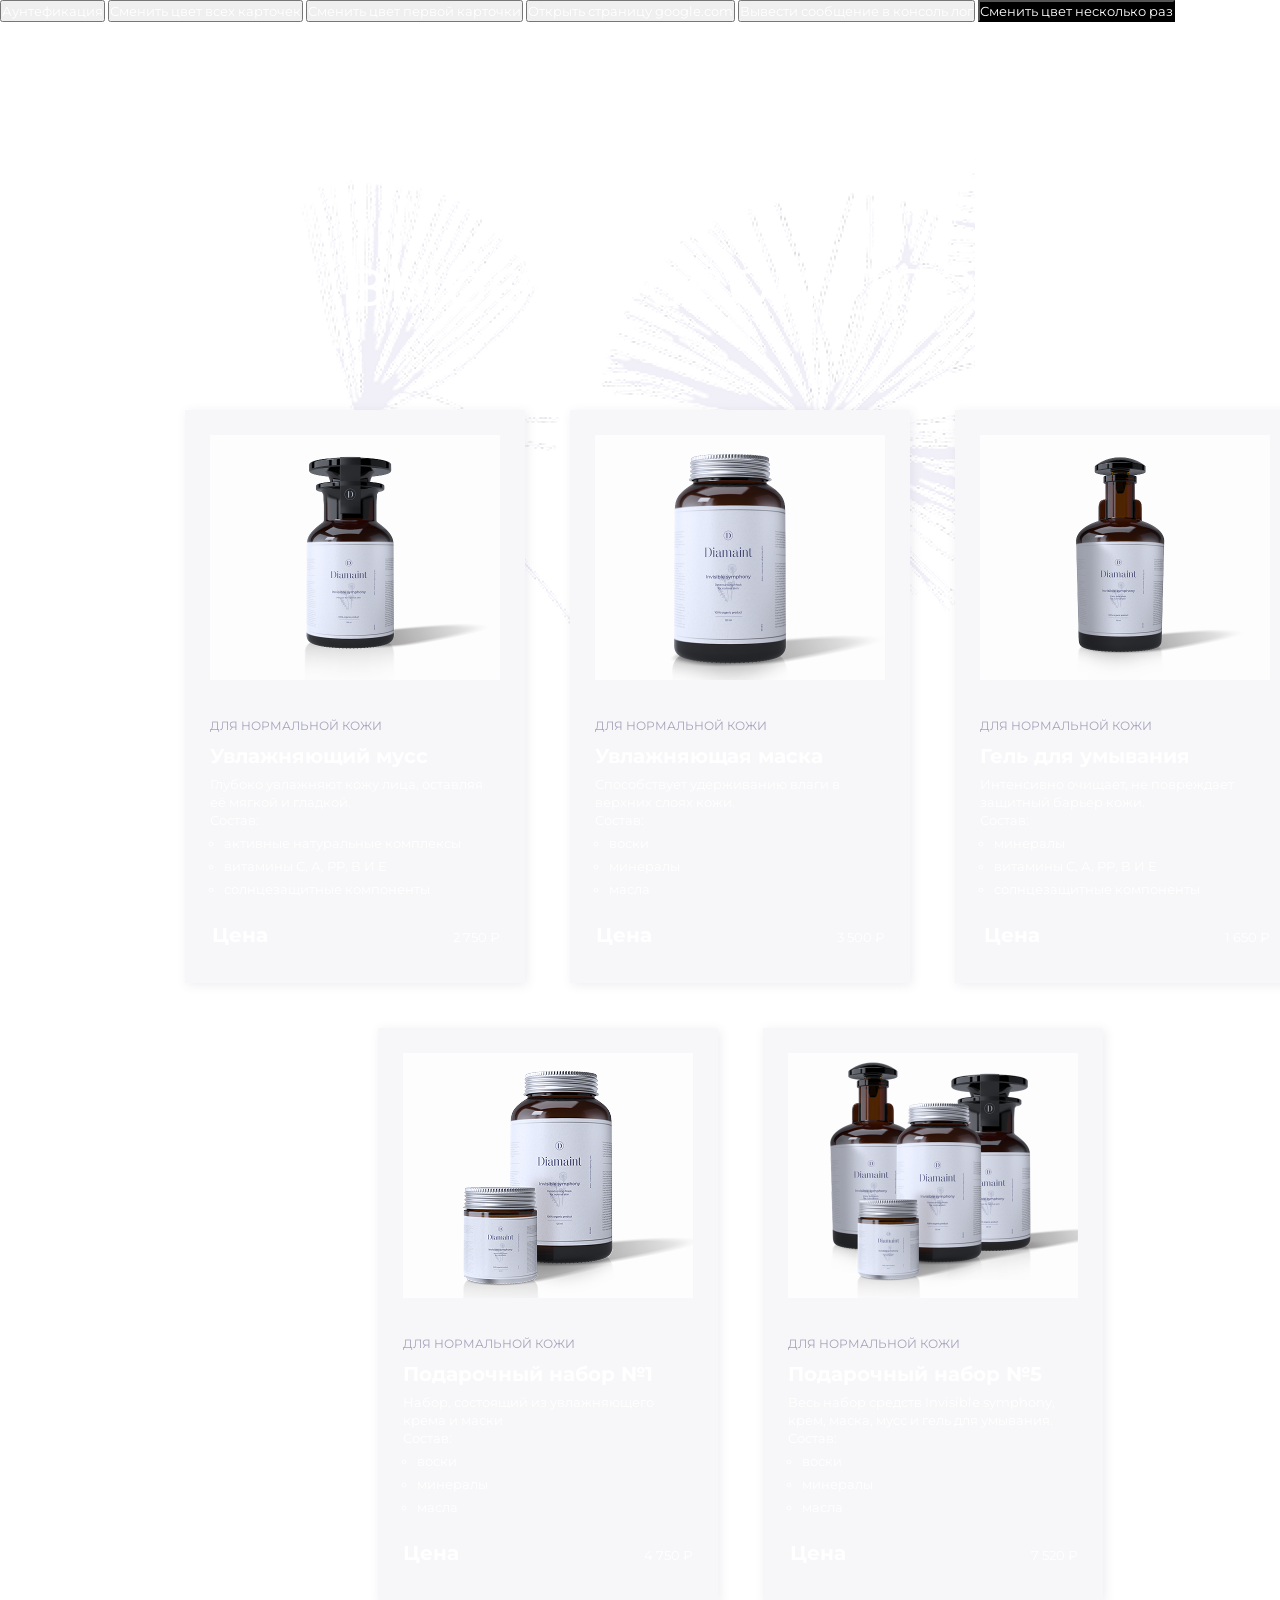
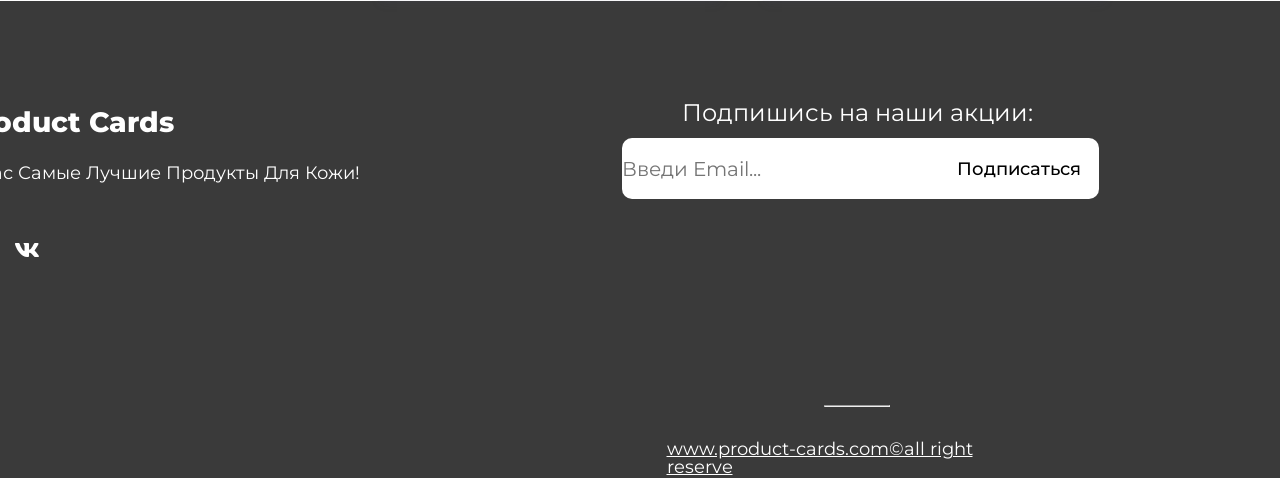
==== commit fc079294: "Merge pull request #10 from IbragimAbduragimov/homework-9.js (homework 9): create footer and add reg" ====
--- a/index.html
+++ b/index.html
@@ -10,9 +10,10 @@
   <link href="https://fonts.googleapis.com/css2?family=Montserrat:ital,wght@0,100..900;1,100..900&display=swap" rel="stylesheet">
 </head>
 <body>
+  <script type="module" src="comments.js"></script>
   <div id="overlay"></div>
   <button id="penalties">Аунтефикация</button>
-  <div class="modal" id="modal">
+  <div class="modal">
     <form class="modal-form" id="modal-form">
       <button class="close-button">x</button>
       <p></p>
@@ -137,7 +138,7 @@
                 <h3 class="footer-title">Product Cards</h1>
                 <p class="hero-title">У нас самые лучшие продукты для кожи!</p>
                 <div class="icon-container">
-                  <a class="icon-tg" href=""><img src="./images/icon-tg.svg" alt="Написать в Telegram"></a>
+                  <a class="icon-tg" href=""><img src="./images/icon.tg.svg" alt="Написать в Telegram"></a>
                   <a class="icon-vk" href=""><img src="./images/icon-vk.svg" alt="Написать в Vkontakt"></a>
                 </div>
               </div>
@@ -166,7 +167,15 @@
       </footer>
     </div>
   </div>
-  <script type="module" src="main.js"></script>
+  <script type="module" src="/product-card/drink.js"></script>
+  <script src="main.js"></script>
+  <script type="module" src="homework-8.js"></script>
+  <script type="module" src="homework-9.js"></script>
+  <script type="module" src="objects.js"></script>
+  <script src="/homework-5.js"></script>
+  <script src="/homework-6.js"></script>
+  <script src="/homework-7.js"></script>
+  <script src="homework-5.js"></script>
 </body>
 </html>
 
--- a/style.css
+++ b/style.css
@@ -7,6 +7,7 @@
   line-height: 18px;
   color: #515076;
   font-weight: 400;
+  color: rgba(255, 255, 255, 1);
 }
 
 .card-container {
@@ -113,6 +114,155 @@
 .bg-green {
   background-color: aquamarine;
 }
+
+/* добавил стили для footer */
+
+
+  .container-footer{
+    background-color: rgba(58, 58, 58, 1);
+    width: 1728px;
+    height: 477px;
+    padding-top: 15px;
+  }
+
+  .container-product-footer{
+    margin-right: 75px;
+    margin-left: 84px;
+    margin-top: 85px;
+    display: flex;
+    flex-wrap: wrap;
+    list-style: none;
+    justify-content: space-between;
+  }
+
+  .container-title{
+    width: 409px;
+    height: 147px;
+  }
+
+  .nav{
+    width: 477px;
+    height: 103px;
+  }
+
+  .container-links{
+    width: 178px;
+    height: 147px;
+  }
+
+  .product-link{
+    margin-top: 195px;
+  }
+
+  .footer-title{
+    margin-bottom: 51.5px;
+    margin-bottom: 16px;
+    font-weight: 800;
+    font-size: 28px;
+    line-height: 154%;
+    letter-spacing: 0%;
+    text-transform: capitalize;
+  }
+
+  .hero-title{
+    font-weight: 400;
+    font-size: 18px;
+    line-height: 154%;
+    letter-spacing: 0%;
+    text-transform: capitalize;
+  }
+
+  .name{
+    display: block;
+    margin-left: 60px;
+    margin-bottom: 13px;
+    font-weight: 400;
+    font-size: 24px;
+    line-height: 100%;
+    letter-spacing: 0%;
+  }
+
+  .subscription-button{
+    font-weight: 500;
+    font-style: Medium;
+    font-size: 18px;
+    line-height: 100%;
+    letter-spacing: 0%;
+  }
+
+  .product-link{
+    margin-left: 45px;
+    width: 376px;
+    display:block;
+    margin-top: 33px;
+    font-weight: 400;
+    font-size: 18px;
+    line-height: 100%;
+    letter-spacing: 0%;
+
+  }
+
+  .link-title{
+    font-weight: 500;
+    font-style: Medium;
+    font-size: 20px;
+    line-height: 100%;
+    letter-spacing: 0%;
+    margin-bottom: 23px;
+    display: block;
+  }
+
+  .fast-link{
+    font-weight: 400;
+    font-size: 18px;
+    line-height: 100%;
+    letter-spacing: 0%;
+    display: block;
+    margin-bottom: 17px;
+
+  }
+
+
+  .icon-vk{
+    margin-left: 30.5px;
+  }
+  .subscription-product{
+    display: flex;
+    background-color: rgba(58, 58, 58, 1);
+    height: 61px;
+  }
+
+  .icon-container{
+    display: block;
+    margin-top: 51.5px;
+  }
+
+  .subscription-button{
+    border-top-right-radius: 10px;
+    border-bottom-right-radius: 10px;
+    color: rgba(0, 0, 0, 1);
+    width: 160px;
+  }
+
+  .email-input{
+    border-top-left-radius: 10px;
+    border-bottom-left-radius: 10px;
+    width: 317px;
+  }
+
+
+  .subscription-button, 
+  .email-input{
+    border: none;
+    border-right: none;
+    background: rgba(255, 255, 255, 1);
+  } 
+
+  .hr-line{
+    margin-top: 206px;
+    margin-left: 202px;
+    width: 66px;
+  }
 
   #overlay {
     position: fixed;
@@ -166,4 +316,41 @@
 .modal-password-text {
   padding-top: 15px;
   display: block;
+}
+/*стили для регистрации*/
+.form-container {
+  width: 500px;
+  height: 700px;
+  display: flex;
+  flex-wrap: wrap;
+  justify-content: center;
+  background-color:rgb(38, 13, 49);
+  flex-direction: column;
+  font-size: 25px;
+  margin: 10px;
+}
+
+label{
+  margin: 20px;
+  font-size: 25px;
+}
+
+input{
+  font-size: 20px;
+}
+
+.registr-button {
+  color: black;
+  margin-top: 100px;
+}
+
+.h3{
+  font-size: 30px;
+}
+
+.close-button{
+  top: 0px;
+  right: 0px;
+  width: 30px;
+  height: 30px;
 }
